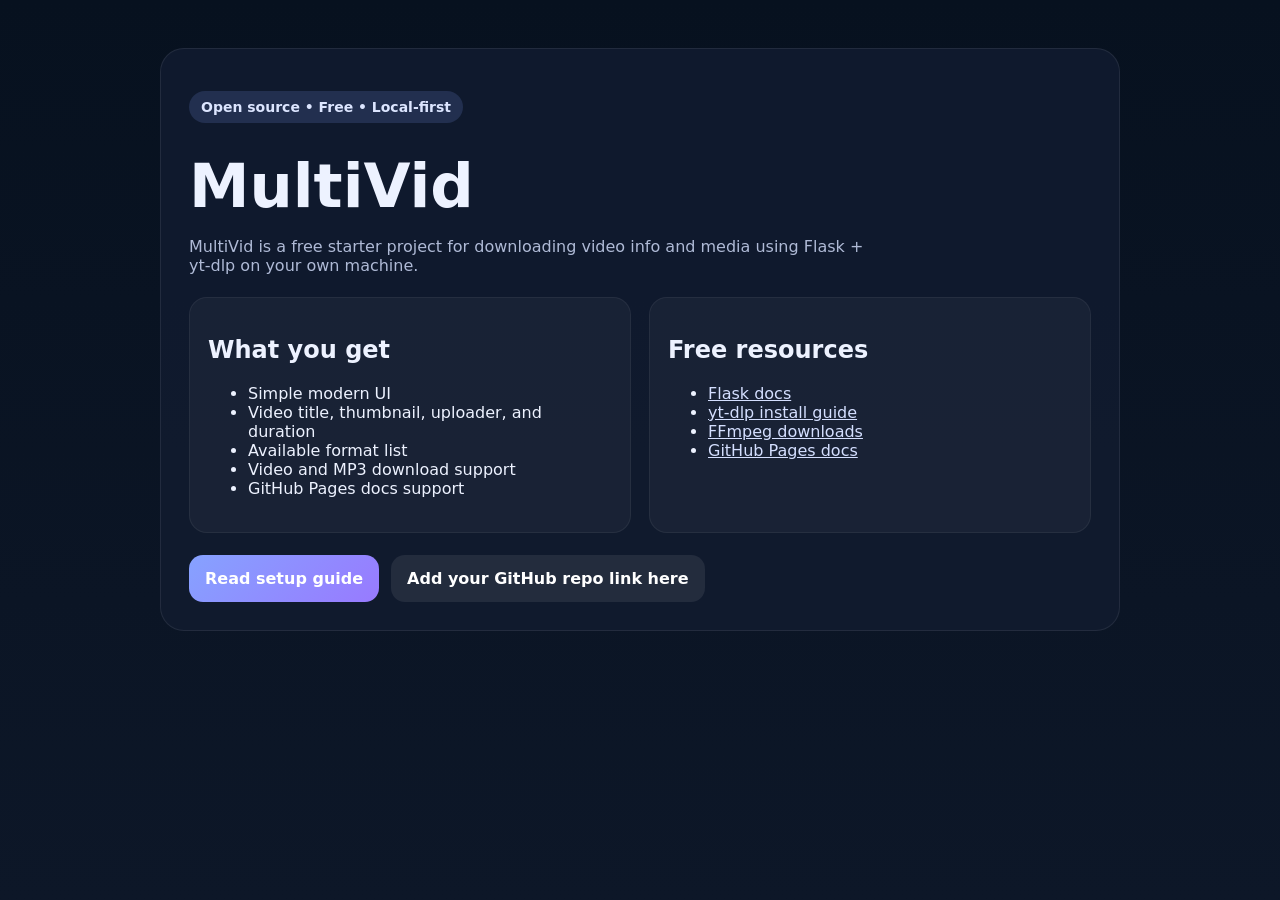
==== docs/index.html @ 407468da "adde necessay files" ====
<!DOCTYPE html>
<html lang="en">
<head>
  <meta charset="UTF-8" />
  <meta name="viewport" content="width=device-width, initial-scale=1.0" />
  <title>MultiVid Docs</title>
  <meta name="description" content="Free open-source video downloader starter built with Flask and yt-dlp." />
  <link rel="stylesheet" href="style.css" />
</head>
<body>
  <main class="wrap">
    <div class="card">
      <p class="tag">Open source • Free • Local-first</p>
      <h1>MultiVid</h1>
      <p class="lead">
        MultiVid is a free starter project for downloading video info and media using Flask + yt-dlp on your own machine.
      </p>

      <div class="grid">
        <section>
          <h2>What you get</h2>
          <ul>
            <li>Simple modern UI</li>
            <li>Video title, thumbnail, uploader, and duration</li>
            <li>Available format list</li>
            <li>Video and MP3 download support</li>
            <li>GitHub Pages docs support</li>
          </ul>
        </section>

        <section>
          <h2>Free resources</h2>
          <ul>
            <li><a href="https://flask.palletsprojects.com/">Flask docs</a></li>
            <li><a href="https://github.com/yt-dlp/yt-dlp/wiki/Installation">yt-dlp install guide</a></li>
            <li><a href="https://ffmpeg.org/download.html">FFmpeg downloads</a></li>
            <li><a href="https://docs.github.com/en/pages/getting-started-with-github-pages/what-is-github-pages">GitHub Pages docs</a></li>
          </ul>
        </section>
      </div>

      <div class="actions">
        <a class="button" href="../README.md">Read setup guide</a>
        <a class="button secondary" href="#">Add your GitHub repo link here</a>
      </div>
    </div>
  </main>
</body>
</html>
---- docs/style.css ----
:root {
  --bg: #08111f;
  --card: #111b2f;
  --text: #edf2ff;
  --muted: #afbad6;
  --accent: #86a2ff;
}

* { box-sizing: border-box; }
body {
  margin: 0;
  min-height: 100vh;
  font-family: Inter, system-ui, sans-serif;
  background: linear-gradient(180deg, #07111f 0%, #0d1728 100%);
  color: var(--text);
}
.wrap {
  width: min(960px, calc(100% - 24px));
  margin: 0 auto;
  padding: 48px 0;
}
.card {
  padding: 28px;
  background: rgba(17, 27, 47, 0.9);
  border: 1px solid rgba(255,255,255,0.08);
  border-radius: 24px;
}
.tag {
  display: inline-block;
  padding: 8px 12px;
  border-radius: 999px;
  background: rgba(134, 162, 255, 0.16);
  color: #dce5ff;
  font-weight: 700;
  font-size: 14px;
}
h1 {
  margin: 14px 0 8px;
  font-size: clamp(2rem, 6vw, 3.8rem);
}
.lead {
  color: var(--muted);
  max-width: 680px;
}
.grid {
  display: grid;
  grid-template-columns: repeat(2, minmax(0,1fr));
  gap: 18px;
  margin-top: 22px;
}
section {
  padding: 18px;
  border-radius: 18px;
  background: rgba(255,255,255,0.04);
  border: 1px solid rgba(255,255,255,0.06);
}
a { color: #d4dfff; }
.actions {
  display: flex;
  gap: 12px;
  flex-wrap: wrap;
  margin-top: 22px;
}
.button {
  text-decoration: none;
  color: white;
  background: linear-gradient(135deg, #86a2ff, #987aff);
  padding: 14px 16px;
  border-radius: 14px;
  font-weight: 700;
}
.button.secondary {
  background: rgba(255,255,255,0.08);
}
@media (max-width: 720px) {
  .grid { grid-template-columns: 1fr; }
}
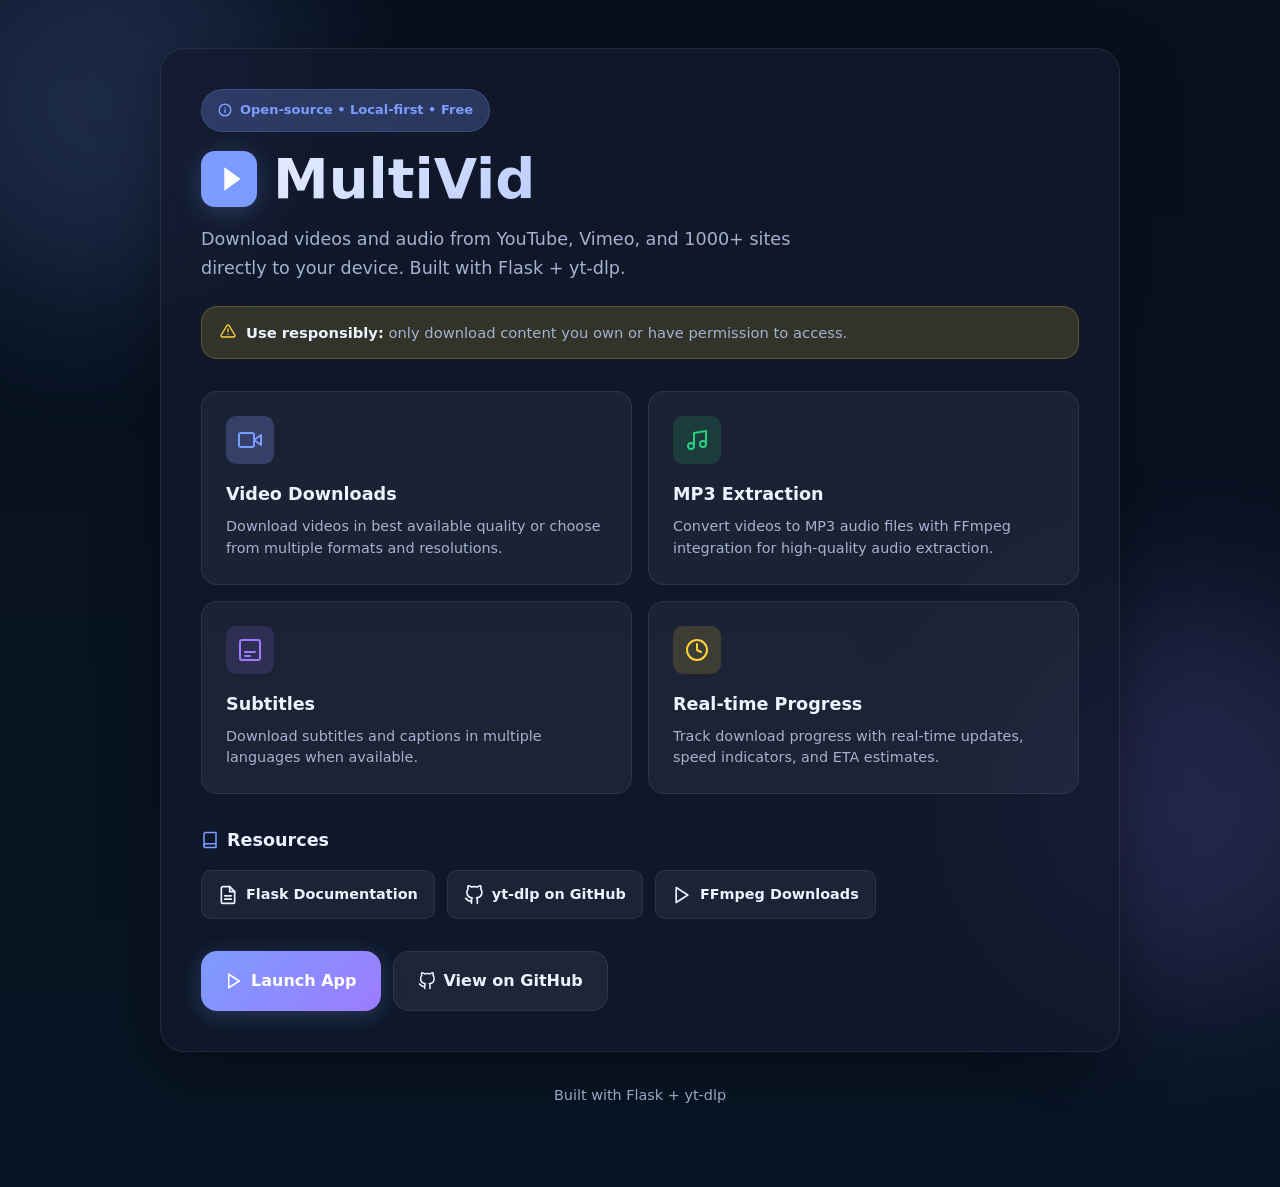
==== commit c6087a57: "Interface changes" ====
--- a/docs/index.html
+++ b/docs/index.html
@@ -3,47 +3,118 @@
 <head>
   <meta charset="UTF-8" />
   <meta name="viewport" content="width=device-width, initial-scale=1.0" />
-  <title>MultiVid Docs</title>
-  <meta name="description" content="Free open-source video downloader starter built with Flask and yt-dlp." />
+  <title>MultiVid - Universal Video Downloader</title>
+  <meta name="description" content="Free open-source local video downloader built with Flask and yt-dlp." />
+  <link rel="icon" href="data:image/svg+xml,<svg xmlns='http://www.w3.org/2000/svg' viewBox='0 0 100 100'><rect width='100' height='100' rx='20' fill='%237c9cff'/><polygon points='40,30 70,50 40,70' fill='white'/></svg>">
+  <link rel="preconnect" href="https://fonts.googleapis.com">
+  <link rel="preconnect" href="https://fonts.gstatic.com" crossorigin>
+  <link href="https://fonts.googleapis.com/css2?family=Inter:wght@400;500;600;700;800&display=swap" rel="stylesheet">
   <link rel="stylesheet" href="style.css" />
 </head>
 <body>
+  <div class="bg-glow glow-1"></div>
+  <div class="bg-glow glow-2"></div>
+
   <main class="wrap">
     <div class="card">
-      <p class="tag">Open source • Free • Local-first</p>
-      <h1>MultiVid</h1>
+      <div class="badge">
+        <svg width="14" height="14" viewBox="0 0 24 24" fill="none" stroke="currentColor" stroke-width="2.5" stroke-linecap="round" stroke-linejoin="round"><circle cx="12" cy="12" r="10"/><path d="M12 16v-4M12 8h.01"/></svg>
+        Open-source • Local-first • Free
+      </div>
+      <h1>
+        <span class="logo-icon">
+          <svg width="56" height="56" viewBox="0 0 48 48" fill="none">
+            <rect width="48" height="48" rx="12" fill="url(#logoGrad)"/>
+            <polygon points="20,14 34,24 20,34" fill="white"/>
+            <defs>
+              <linearGradient id="logoGrad" x1="0" y1="0" x2="48" y2="48">
+                <stop offset="0%" stop-color="#7c9cff"/>
+                <stop offset="100%" stop-color="#9d7bff"/>
+              </linearGradient>
+            </defs>
+          </svg>
+        </span>
+        MultiVid
+      </h1>
       <p class="lead">
-        MultiVid is a free starter project for downloading video info and media using Flask + yt-dlp on your own machine.
+        Download videos and audio from YouTube, Vimeo, and 1000+ sites directly to your device. Built with Flask + yt-dlp.
       </p>
 
+      <div class="legal-note">
+        <svg class="note-icon" width="16" height="16" viewBox="0 0 24 24" fill="none" stroke="currentColor" stroke-width="2" stroke-linecap="round" stroke-linejoin="round"><path d="M10.29 3.86L1.82 18a2 2 0 0 0 1.71 3h16.94a2 2 0 0 0 1.71-3L13.71 3.86a2 2 0 0 0-3.42 0z"/><line x1="12" y1="9" x2="12" y2="13"/><line x1="12" y1="17" x2="12.01" y2="17"/></svg>
+        <span><strong>Use responsibly:</strong> only download content you own or have permission to access.</span>
+      </div>
+
       <div class="grid">
-        <section>
-          <h2>What you get</h2>
-          <ul>
-            <li>Simple modern UI</li>
-            <li>Video title, thumbnail, uploader, and duration</li>
-            <li>Available format list</li>
-            <li>Video and MP3 download support</li>
-            <li>GitHub Pages docs support</li>
-          </ul>
+        <section class="feature-card">
+          <div class="feature-icon">
+            <svg width="24" height="24" viewBox="0 0 24 24" fill="none" stroke="currentColor" stroke-width="2" stroke-linecap="round" stroke-linejoin="round"><polygon points="23 7 16 12 23 17 23 7"/><rect x="1" y="5" width="15" height="14" rx="2" ry="2"/></svg>
+          </div>
+          <h2>Video Downloads</h2>
+          <p>Download videos in best available quality or choose from multiple formats and resolutions.</p>
         </section>
 
-        <section>
-          <h2>Free resources</h2>
-          <ul>
-            <li><a href="https://flask.palletsprojects.com/">Flask docs</a></li>
-            <li><a href="https://github.com/yt-dlp/yt-dlp/wiki/Installation">yt-dlp install guide</a></li>
-            <li><a href="https://ffmpeg.org/download.html">FFmpeg downloads</a></li>
-            <li><a href="https://docs.github.com/en/pages/getting-started-with-github-pages/what-is-github-pages">GitHub Pages docs</a></li>
-          </ul>
+        <section class="feature-card">
+          <div class="feature-icon green">
+            <svg width="24" height="24" viewBox="0 0 24 24" fill="none" stroke="currentColor" stroke-width="2" stroke-linecap="round" stroke-linejoin="round"><path d="M9 18V5l12-2v13"/><circle cx="6" cy="18" r="3"/><circle cx="18" cy="16" r="3"/></svg>
+          </div>
+          <h2>MP3 Extraction</h2>
+          <p>Convert videos to MP3 audio files with FFmpeg integration for high-quality audio extraction.</p>
+        </section>
+
+        <section class="feature-card">
+          <div class="feature-icon purple">
+            <svg width="24" height="24" viewBox="0 0 24 24" fill="none" stroke="currentColor" stroke-width="2" stroke-linecap="round" stroke-linejoin="round"><rect x="2" y="2" width="20" height="20" rx="2.18" ry="2.18"/><line x1="7" y1="14" x2="17" y2="14"/><line x1="7" y1="18" x2="12" y2="18"/></svg>
+          </div>
+          <h2>Subtitles</h2>
+          <p>Download subtitles and captions in multiple languages when available.</p>
+        </section>
+
+        <section class="feature-card">
+          <div class="feature-icon yellow">
+            <svg width="24" height="24" viewBox="0 0 24 24" fill="none" stroke="currentColor" stroke-width="2" stroke-linecap="round" stroke-linejoin="round"><circle cx="12" cy="12" r="10"/><polyline points="12 6 12 12 16 14"/></svg>
+          </div>
+          <h2>Real-time Progress</h2>
+          <p>Track download progress with real-time updates, speed indicators, and ETA estimates.</p>
         </section>
       </div>
 
+      <div class="resources-section">
+        <h3>
+          <svg class="section-icon" width="18" height="18" viewBox="0 0 24 24" fill="none" stroke="currentColor" stroke-width="2" stroke-linecap="round" stroke-linejoin="round"><path d="M4 19.5A2.5 2.5 0 0 1 6.5 17H20"/><path d="M6.5 2H20v20H6.5A2.5 2.5 0 0 1 4 19.5v-15A2.5 2.5 0 0 1 6.5 2z"/></svg>
+          Resources
+        </h3>
+        <div class="resources-grid">
+          <a href="https://flask.palletsprojects.com/" target="_blank" rel="noreferrer" class="resource-link">
+            <svg width="20" height="20" viewBox="0 0 24 24" fill="none" stroke="currentColor" stroke-width="2" stroke-linecap="round" stroke-linejoin="round"><path d="M14 2H6a2 2 0 0 0-2 2v16a2 2 0 0 0 2 2h12a2 2 0 0 0 2-2V8z"/><polyline points="14 2 14 8 20 8"/><line x1="16" y1="13" x2="8" y2="13"/><line x1="16" y1="17" x2="8" y2="17"/></svg>
+            Flask Documentation
+          </a>
+          <a href="https://github.com/yt-dlp/yt-dlp" target="_blank" rel="noreferrer" class="resource-link">
+            <svg width="20" height="20" viewBox="0 0 24 24" fill="none" stroke="currentColor" stroke-width="2" stroke-linecap="round" stroke-linejoin="round"><path d="M9 19c-5 1.5-5-2.5-7-3m14 6v-3.87a3.37 3.37 0 0 0-.94-2.61c3.14-.35 6.44-1.54 6.44-7A5.44 5.44 0 0 0 20 4.77 5.07 5.07 0 0 0 19.91 1S18.73.65 16 2.48a13.38 13.38 0 0 0-7 0C6.27.65 5.09 1 5.09 1A5.07 5.07 0 0 0 5 4.77a5.44 5.44 0 0 0-1.5 3.78c0 5.42 3.3 6.61 6.44 7A3.37 3.37 0 0 0 9 18.13V22"/></svg>
+            yt-dlp on GitHub
+          </a>
+          <a href="https://ffmpeg.org/download.html" target="_blank" rel="noreferrer" class="resource-link">
+            <svg width="20" height="20" viewBox="0 0 24 24" fill="none" stroke="currentColor" stroke-width="2" stroke-linecap="round" stroke-linejoin="round"><polygon points="5 3 19 12 5 21 5 3"/></svg>
+            FFmpeg Downloads
+          </a>
+        </div>
+      </div>
+
       <div class="actions">
-        <a class="button" href="../README.md">Read setup guide</a>
-        <a class="button secondary" href="#">Add your GitHub repo link here</a>
+        <a class="button" href="../templates/index.html">
+          <svg class="btn-icon" width="18" height="18" viewBox="0 0 24 24" fill="none" stroke="currentColor" stroke-width="2" stroke-linecap="round" stroke-linejoin="round"><polygon points="5 3 19 12 5 21 5 3"/></svg>
+          Launch App
+        </a>
+        <a class="button secondary" href="https://github.com" target="_blank" rel="noreferrer">
+          <svg class="btn-icon" width="18" height="18" viewBox="0 0 24 24" fill="none" stroke="currentColor" stroke-width="2" stroke-linecap="round" stroke-linejoin="round"><path d="M9 19c-5 1.5-5-2.5-7-3m14 6v-3.87a3.37 3.37 0 0 0-.94-2.61c3.14-.35 6.44-1.54 6.44-7A5.44 5.44 0 0 0 20 4.77 5.07 5.07 0 0 0 19.91 1S18.73.65 16 2.48a13.38 13.38 0 0 0-7 0C6.27.65 5.09 1 5.09 1A5.07 5.07 0 0 0 5 4.77a5.44 5.44 0 0 0-1.5 3.78c0 5.42 3.3 6.61 6.44 7A3.37 3.37 0 0 0 9 18.13V22"/></svg>
+          View on GitHub
+        </a>
       </div>
     </div>
+
+    <footer class="footer">
+      <p>Built with Flask + yt-dlp</p>
+    </footer>
   </main>
 </body>
-</html>
+</html>
--- a/docs/style.css
+++ b/docs/style.css
@@ -1,77 +1,322 @@
+/* ====================== CSS VARIABLES ====================== */
 :root {
-  --bg: #08111f;
-  --card: #111b2f;
+  --bg-grad-top: #07101d;
+  --bg-grad-bottom: #091524;
+  --panel: rgba(18, 26, 45, 0.78);
+  --panel-border: rgba(255, 255, 255, 0.08);
   --text: #edf2ff;
-  --muted: #afbad6;
-  --accent: #86a2ff;
-}
-
-* { box-sizing: border-box; }
+  --muted: #a5b2cf;
+  --accent: #7c9cff;
+  --accent-2: #9d7bff;
+  --accent-glow: rgba(124, 156, 255, 0.25);
+  --green: #26d07c;
+  --green-bg: rgba(38, 208, 124, 0.15);
+  --yellow: #ffd43b;
+  --yellow-bg: rgba(255, 212, 59, 0.15);
+  --purple: #9d7bff;
+  --purple-bg: rgba(157, 123, 255, 0.15);
+  --shadow: 0 18px 60px rgba(0, 0, 0, 0.35);
+  --input-bg: rgba(255, 255, 255, 0.05);
+  --hover-bg: rgba(255, 255, 255, 0.06);
+  --radius: 24px;
+  --radius-sm: 16px;
+  --radius-xs: 10px;
+}
+
+/* ====================== BASE STYLES ====================== */
+* {
+  box-sizing: border-box;
+  margin: 0;
+  padding: 0;
+}
+
+html {
+  scroll-behavior: smooth;
+}
+
 body {
-  margin: 0;
   min-height: 100vh;
-  font-family: Inter, system-ui, sans-serif;
-  background: linear-gradient(180deg, #07111f 0%, #0d1728 100%);
+  font-family: "Inter", system-ui, -apple-system, BlinkMacSystemFont, "Segoe UI", sans-serif;
   color: var(--text);
-}
+  background: linear-gradient(180deg, var(--bg-grad-top) 0%, var(--bg-grad-bottom) 100%);
+  line-height: 1.6;
+  -webkit-font-smoothing: antialiased;
+}
+
+/* ====================== BACKGROUND EFFECTS ====================== */
+.bg-glow {
+  position: fixed;
+  width: 400px;
+  height: 400px;
+  filter: blur(80px);
+  border-radius: 50%;
+  pointer-events: none;
+  opacity: 0.18;
+  z-index: 0;
+}
+
+.glow-1 {
+  top: -100px;
+  left: -100px;
+  background: var(--accent);
+}
+
+.glow-2 {
+  bottom: -100px;
+  right: -100px;
+  background: var(--accent-2);
+}
+
+/* ====================== LAYOUT ====================== */
 .wrap {
-  width: min(960px, calc(100% - 24px));
+  position: relative;
+  z-index: 1;
+  width: min(960px, calc(100% - 32px));
   margin: 0 auto;
   padding: 48px 0;
 }
+
 .card {
-  padding: 28px;
-  background: rgba(17, 27, 47, 0.9);
-  border: 1px solid rgba(255,255,255,0.08);
-  border-radius: 24px;
-}
-.tag {
-  display: inline-block;
-  padding: 8px 12px;
+  padding: 40px;
+  background: var(--panel);
+  border: 1px solid var(--panel-border);
+  border-radius: var(--radius);
+  box-shadow: var(--shadow);
+  backdrop-filter: blur(20px);
+}
+
+@media (max-width: 600px) {
+  .card {
+    padding: 28px;
+  }
+}
+
+/* ====================== BADGE ====================== */
+.badge {
+  display: inline-flex;
+  align-items: center;
+  gap: 8px;
+  padding: 10px 16px;
   border-radius: 999px;
-  background: rgba(134, 162, 255, 0.16);
-  color: #dce5ff;
+  font-size: 13px;
   font-weight: 700;
-  font-size: 14px;
-}
+  background: var(--accent-glow);
+  color: var(--accent);
+  margin-bottom: 16px;
+  border: 1px solid rgba(124, 156, 255, 0.2);
+}
+
+/* ====================== HEADER ====================== */
 h1 {
-  margin: 14px 0 8px;
-  font-size: clamp(2rem, 6vw, 3.8rem);
-}
+  display: flex;
+  align-items: center;
+  gap: 16px;
+  font-size: clamp(2rem, 6vw, 3.5rem);
+  font-weight: 800;
+  line-height: 1.1;
+  margin-bottom: 16px;
+  background: linear-gradient(135deg, var(--text) 0%, var(--accent) 100%);
+  -webkit-background-clip: text;
+  -webkit-text-fill-color: transparent;
+  background-clip: text;
+}
+
+.logo-icon svg {
+  display: block;
+  filter: drop-shadow(0 4px 12px var(--accent-glow));
+}
+
 .lead {
   color: var(--muted);
-  max-width: 680px;
-}
+  font-size: 1.1rem;
+  max-width: 600px;
+  margin-bottom: 24px;
+}
+
+/* ====================== LEGAL NOTE ====================== */
+.legal-note {
+  display: flex;
+  align-items: flex-start;
+  gap: 10px;
+  padding: 14px 18px;
+  border-radius: var(--radius-sm);
+  background: var(--yellow-bg);
+  border: 1px solid rgba(255, 212, 59, 0.2);
+  color: var(--muted);
+  font-size: 0.92rem;
+  text-align: left;
+  margin-bottom: 32px;
+}
+
+.note-icon {
+  flex-shrink: 0;
+  color: var(--yellow);
+  margin-top: 2px;
+}
+
+.legal-note strong {
+  color: var(--text);
+}
+
+/* ====================== FEATURE GRID ====================== */
 .grid {
   display: grid;
-  grid-template-columns: repeat(2, minmax(0,1fr));
-  gap: 18px;
-  margin-top: 22px;
-}
-section {
-  padding: 18px;
-  border-radius: 18px;
-  background: rgba(255,255,255,0.04);
-  border: 1px solid rgba(255,255,255,0.06);
-}
-a { color: #d4dfff; }
+  grid-template-columns: repeat(2, 1fr);
+  gap: 16px;
+  margin-bottom: 32px;
+}
+
+@media (max-width: 600px) {
+  .grid {
+    grid-template-columns: 1fr;
+  }
+}
+
+.feature-card {
+  padding: 24px;
+  border-radius: var(--radius-sm);
+  background: var(--input-bg);
+  border: 1px solid var(--panel-border);
+  transition: transform 0.2s ease, background 0.2s ease;
+}
+
+.feature-card:hover {
+  background: var(--hover-bg);
+  transform: translateY(-2px);
+}
+
+.feature-icon {
+  width: 48px;
+  height: 48px;
+  border-radius: var(--radius-xs);
+  background: var(--accent-glow);
+  color: var(--accent);
+  display: grid;
+  place-items: center;
+  margin-bottom: 16px;
+}
+
+.feature-icon.green {
+  background: var(--green-bg);
+  color: var(--green);
+}
+
+.feature-icon.purple {
+  background: var(--purple-bg);
+  color: var(--purple);
+}
+
+.feature-icon.yellow {
+  background: var(--yellow-bg);
+  color: var(--yellow);
+}
+
+.feature-card h2 {
+  font-size: 1.1rem;
+  font-weight: 700;
+  margin-bottom: 8px;
+}
+
+.feature-card p {
+  color: var(--muted);
+  font-size: 0.9rem;
+  line-height: 1.5;
+}
+
+/* ====================== RESOURCES ====================== */
+.resources-section {
+  margin-bottom: 32px;
+}
+
+.resources-section h3 {
+  display: flex;
+  align-items: center;
+  gap: 8px;
+  font-size: 1.1rem;
+  font-weight: 700;
+  margin-bottom: 16px;
+}
+
+.section-icon {
+  color: var(--accent);
+}
+
+.resources-grid {
+  display: flex;
+  flex-wrap: wrap;
+  gap: 12px;
+}
+
+.resource-link {
+  display: inline-flex;
+  align-items: center;
+  gap: 8px;
+  padding: 12px 16px;
+  background: var(--input-bg);
+  border: 1px solid var(--panel-border);
+  border-radius: var(--radius-xs);
+  color: var(--text);
+  text-decoration: none;
+  font-weight: 600;
+  font-size: 0.9rem;
+  transition: background 0.2s ease, border-color 0.2s ease;
+}
+
+.resource-link:hover {
+  background: var(--hover-bg);
+  border-color: var(--accent);
+  text-decoration: none;
+}
+
+/* ====================== ACTIONS ====================== */
 .actions {
   display: flex;
   gap: 12px;
   flex-wrap: wrap;
-  margin-top: 22px;
-}
+}
+
 .button {
+  display: inline-flex;
+  align-items: center;
+  gap: 8px;
   text-decoration: none;
   color: white;
-  background: linear-gradient(135deg, #86a2ff, #987aff);
-  padding: 14px 16px;
-  border-radius: 14px;
+  background: linear-gradient(135deg, var(--accent), var(--accent-2));
+  padding: 16px 24px;
+  border-radius: var(--radius-sm);
   font-weight: 700;
-}
+  font-size: 1rem;
+  box-shadow: 0 4px 20px var(--accent-glow);
+  transition: transform 0.2s ease, box-shadow 0.2s ease;
+}
+
+.button:hover {
+  transform: translateY(-2px);
+  box-shadow: 0 8px 32px var(--accent-glow);
+  text-decoration: none;
+}
+
 .button.secondary {
-  background: rgba(255,255,255,0.08);
-}
-@media (max-width: 720px) {
-  .grid { grid-template-columns: 1fr; }
-}
+  background: var(--hover-bg);
+  color: var(--text);
+  border: 1px solid var(--panel-border);
+  box-shadow: none;
+}
+
+.button.secondary:hover {
+  background: var(--accent-glow);
+  border-color: var(--accent);
+  box-shadow: none;
+}
+
+.btn-icon {
+  flex-shrink: 0;
+}
+
+/* ====================== FOOTER ====================== */
+.footer {
+  text-align: center;
+  padding: 32px 0;
+  color: var(--muted);
+  font-size: 0.9rem;
+}
